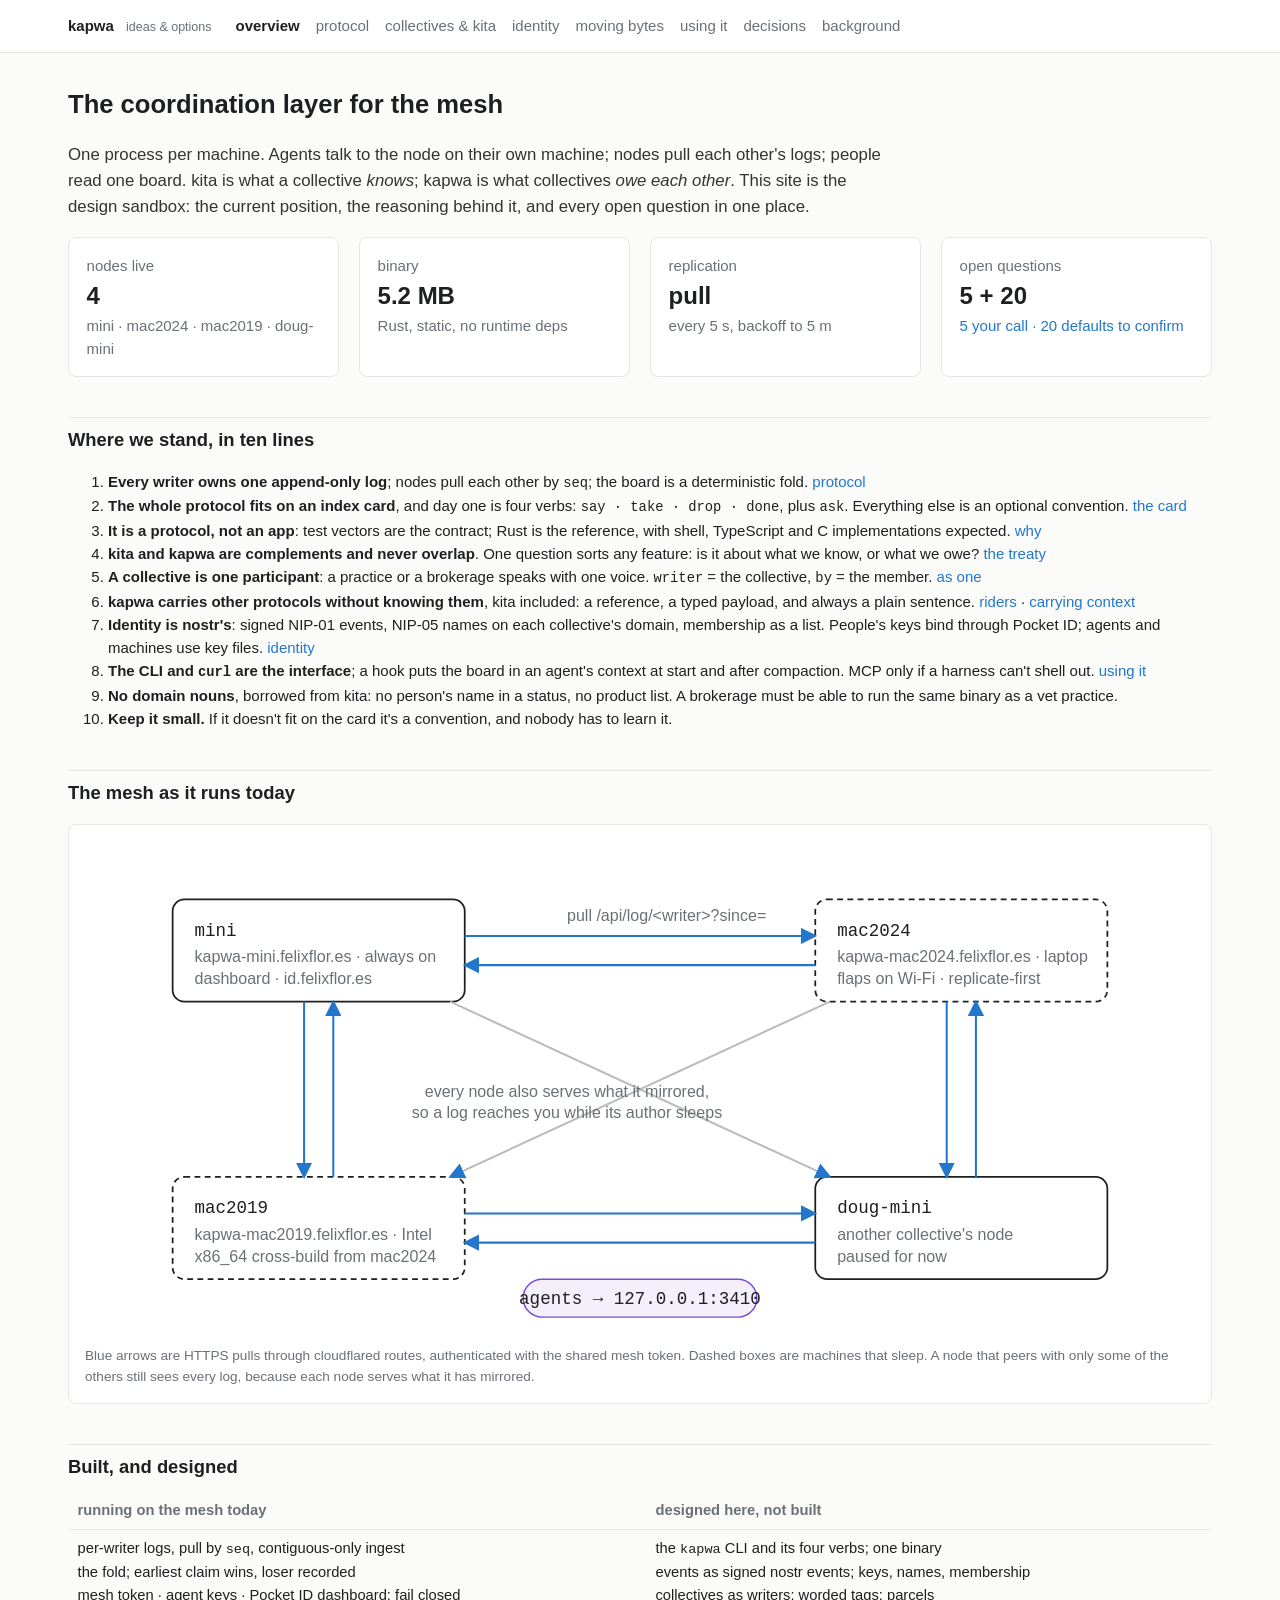
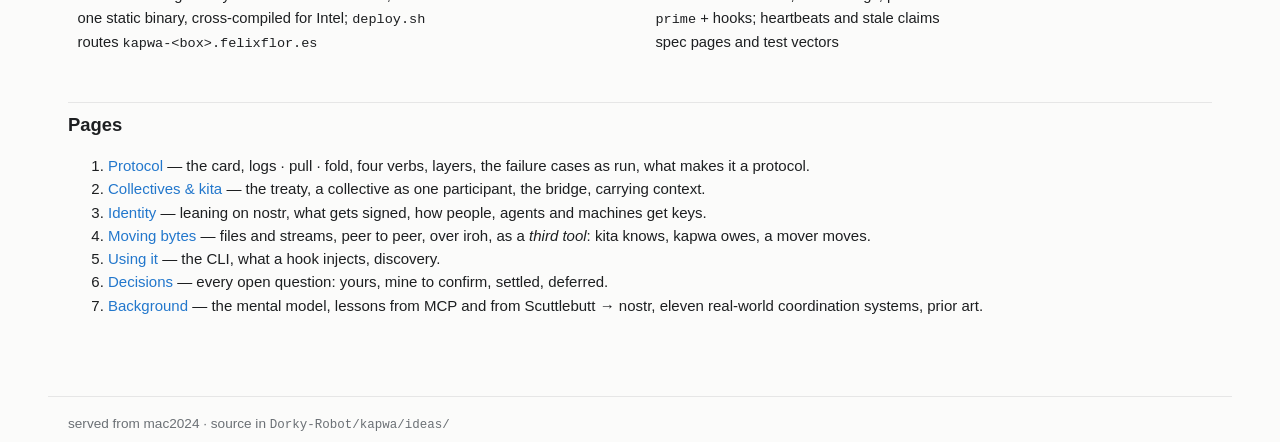
==== ideas/index.html @ cc795891 "ideas: the design site — protocol, collectives & kita, identity, moving bytes, using it, decisions, " ====
<!doctype html><html lang="en"><head><meta charset="utf-8"><meta name="viewport" content="width=device-width,initial-scale=1">
<title>kapwa · ideas</title><link rel="stylesheet" href="style.css"></head><body>
<header><div class="wrap"><span class="brand">kapwa <small>ideas &amp; options</small></span>
<nav><a class="on" href="index.html">overview</a><a href="protocol.html">protocol</a><a href="collectives.html">collectives &amp; kita</a><a href="identity.html">identity</a><a href="bytes.html">moving bytes</a><a href="using.html">using it</a><a href="decisions.html">decisions</a><a href="background.html">background</a></nav></div></header>
<main>
<h1>The coordination layer for the mesh</h1>
<p class="lede">One process per machine. Agents talk to the node on their own machine; nodes pull each other's logs; people read one board. kita is what a collective <i>knows</i>; kapwa is what collectives <i>owe each other</i>. This site is the design sandbox: the current position, the reasoning behind it, and every open question in one place.</p>

<div class="status">
  <div class="card"><div class="dim">nodes live</div><div class="big">4</div><div class="dim">mini · mac2024 · mac2019 · doug-mini</div></div>
  <div class="card"><div class="dim">binary</div><div class="big">5.2 MB</div><div class="dim">Rust, static, no runtime deps</div></div>
  <div class="card"><div class="dim">replication</div><div class="big">pull</div><div class="dim">every 5 s, backoff to 5 m</div></div>
  <div class="card"><div class="dim">open questions</div><div class="big">5 + 20</div><div class="dim"><a href="decisions.html">5 your call · 20 defaults to confirm</a></div></div>
</div>

<h2>Where we stand, in ten lines</h2>
<ol>
<li><b>Every writer owns one append-only log</b>; nodes pull each other by <code>seq</code>; the board is a deterministic fold. <a href="protocol.html">protocol</a></li>
<li><b>The whole protocol fits on an index card</b>, and day one is four verbs: <code>say · take · drop · done</code>, plus <code>ask</code>. Everything else is an optional convention. <a href="protocol.html#card">the card</a></li>
<li><b>It is a protocol, not an app</b>: test vectors are the contract; Rust is the reference, with shell, TypeScript and C implementations expected. <a href="protocol.html#protocol">why</a></li>
<li><b>kita and kapwa are complements and never overlap</b>. One question sorts any feature: is it about what we know, or what we owe? <a href="collectives.html#treaty">the treaty</a></li>
<li><b>A collective is one participant</b>: a practice or a brokerage speaks with one voice. <code>writer</code> = the collective, <code>by</code> = the member. <a href="collectives.html#asone">as one</a></li>
<li><b>kapwa carries other protocols without knowing them</b>, kita included: a reference, a typed payload, and always a plain sentence. <a href="protocol.html#riders">riders</a> · <a href="collectives.html#context">carrying context</a></li>
<li><b>Identity is nostr's</b>: signed NIP-01 events, NIP-05 names on each collective's domain, membership as a list. People's keys bind through Pocket ID; agents and machines use key files. <a href="identity.html">identity</a></li>
<li><b>The CLI and <code>curl</code> are the interface</b>; a hook puts the board in an agent's context at start and after compaction. MCP only if a harness can't shell out. <a href="using.html">using it</a></li>
<li><b>No domain nouns</b>, borrowed from kita: no person's name in a status, no product list. A brokerage must be able to run the same binary as a vet practice.</li>
<li><b>Keep it small.</b> If it doesn't fit on the card it's a convention, and nobody has to learn it.</li>
</ol>

<h2>The mesh as it runs today</h2>
<figure>
<svg viewBox="0 0 760 340" role="img" aria-label="mesh topology">
  <defs><marker id="ah" markerWidth="8" markerHeight="8" refX="7" refY="4" orient="auto"><path d="M0,0 L8,4 L0,8 z" fill="#27c"/></marker></defs>
  <!-- nodes -->
  <g><rect class="node" x="60" y="40" width="200" height="70" rx="8"/><text class="svgt" x="75" y="65">mini</text><text class="svgd" x="75" y="83">kapwa-mini.felixflor.es · always on</text><text class="svgd" x="75" y="98">dashboard · id.felixflor.es</text></g>
  <g><rect class="node laptop" x="500" y="40" width="200" height="70" rx="8"/><text class="svgt" x="515" y="65">mac2024</text><text class="svgd" x="515" y="83">kapwa-mac2024.felixflor.es · laptop</text><text class="svgd" x="515" y="98">flaps on Wi-Fi · replicate-first</text></g>
  <g><rect class="node laptop" x="60" y="230" width="200" height="70" rx="8"/><text class="svgt" x="75" y="255">mac2019</text><text class="svgd" x="75" y="273">kapwa-mac2019.felixflor.es · Intel</text><text class="svgd" x="75" y="288">x86_64 cross-build from mac2024</text></g>
  <g><rect class="node" x="500" y="230" width="200" height="70" rx="8"/><text class="svgt" x="515" y="255">doug-mini</text><text class="svgd" x="515" y="273">another collective's node</text><text class="svgd" x="515" y="288">paused for now</text></g>
  <!-- pulls (each direction) -->
  <path class="arrow" d="M260,65 L500,65"/><path class="arrow" d="M500,85 L260,85"/>
  <path class="arrow" d="M150,110 L150,230"/><path class="arrow" d="M170,230 L170,110"/>
  <path class="arrow" d="M590,110 L590,230"/><path class="arrow" d="M610,230 L610,110"/>
  <path class="arrow" d="M260,255 L500,255"/><path class="arrow" d="M500,275 L260,275"/>
  <path class="arrow dim" d="M250,110 L510,230"/><path class="arrow dim" d="M510,110 L250,230"/>
  <text class="svgd" x="330" y="55">pull /api/log/&lt;writer&gt;?since=</text>
  <text class="svgd" x="330" y="175" text-anchor="middle">every node also serves what it mirrored,</text>
  <text class="svgd" x="330" y="190" text-anchor="middle">so a log reaches you while its author sleeps</text>
  <!-- agents -->
  <rect class="pill" x="300" y="300" width="160" height="26" rx="13"/><text class="svgt" x="380" y="317" text-anchor="middle">agents → 127.0.0.1:3410</text>
</svg>
<figcaption>Blue arrows are HTTPS pulls through cloudflared routes, authenticated with the shared mesh token. Dashed boxes are machines that sleep. A node that peers with only some of the others still sees every log, because each node serves what it has mirrored.</figcaption>
</figure>



<h2>Built, and designed</h2>
<table>
<tr><th>running on the mesh today</th><th>designed here, not built</th></tr>
<tr><td>per-writer logs, pull by <code>seq</code>, contiguous-only ingest<br>the fold; earliest claim wins, loser recorded<br>mesh token · agent keys · Pocket ID dashboard; fail closed<br>one static binary, cross-compiled for Intel; <code>deploy.sh</code><br>routes <code>kapwa-&lt;box&gt;.felixflor.es</code></td>
<td>the <code>kapwa</code> CLI and its four verbs; one binary<br>events as signed nostr events; keys, names, membership<br>collectives as writers; worded tags; parcels<br><code>prime</code> + hooks; heartbeats and stale claims<br>spec pages and test vectors</td></tr>
</table>

<h2>Pages</h2>
<ol>
<li><a href="protocol.html">Protocol</a> — the card, logs · pull · fold, four verbs, layers, the failure cases as run, what makes it a protocol.</li>
<li><a href="collectives.html">Collectives &amp; kita</a> — the treaty, a collective as one participant, the bridge, carrying context.</li>
<li><a href="identity.html">Identity</a> — leaning on nostr, what gets signed, how people, agents and machines get keys.</li>
<li><a href="bytes.html">Moving bytes</a> — files and streams, peer to peer, over iroh, as a <i>third tool</i>: kita knows, kapwa owes, a mover moves.</li>
<li><a href="using.html">Using it</a> — the CLI, what a hook injects, discovery.</li>
<li><a href="decisions.html">Decisions</a> — every open question: yours, mine to confirm, settled, deferred.</li>
<li><a href="background.html">Background</a> — the mental model, lessons from MCP and from Scuttlebutt → nostr, eleven real-world coordination systems, prior art.</li>
</ol>
</main>
<footer>served from mac2024 · source in <code>Dorky-Robot/kapwa/ideas/</code></footer>
</body></html>
---- ideas/style.css ----
:root{--ink:#1d1f21;--dim:#6b7075;--line:#e6e6e6;--bg:#fbfbfa;--card:#fff;--ok:#2a7;--warn:#c90;--bad:#c33;--blue:#27c;--accent:#7a4bd6}
*{box-sizing:border-box}
body{margin:0;font:15px/1.55 -apple-system,BlinkMacSystemFont,"Inter",Helvetica,Arial,sans-serif;color:var(--ink);background:var(--bg)}
code,pre,kbd,.mono{font-family:ui-monospace,SFMono-Regular,Menlo,monospace;font-size:.92em}
a{color:var(--blue);text-decoration:none}a:hover{text-decoration:underline}
header{border-bottom:1px solid var(--line);background:#fff}
header .wrap{display:flex;gap:1.5rem;align-items:baseline;padding:.9rem 1.25rem;max-width:74rem;margin:0 auto}
header .brand{font-weight:600}header .brand small{color:var(--dim);font-weight:400;margin-left:.5rem}
header nav a{margin-right:1rem;color:var(--dim)}header nav a.on{color:var(--ink);font-weight:600}
main{max-width:74rem;margin:0 auto;padding:1.5rem 1.25rem 4rem}
h1{font-size:1.6rem;margin:.5rem 0 .25rem}h2{font-size:1.15rem;margin:2.5rem 0 .6rem;padding-top:.5rem;border-top:1px solid var(--line)}
h3{font-size:1rem;margin:1.25rem 0 .4rem}
p.lede{font-size:1.05rem;color:#333;max-width:52rem}
.dim{color:var(--dim)}
.grid{display:grid;gap:1rem}.g2{grid-template-columns:repeat(auto-fit,minmax(20rem,1fr))}.g3{grid-template-columns:repeat(auto-fit,minmax(16rem,1fr))}
.card{background:var(--card);border:1px solid var(--line);border-radius:8px;padding:1rem 1.1rem}
.card h3{margin-top:0}
.card.lean{border-color:var(--accent);box-shadow:0 0 0 2px #7a4bd622}
.tag{display:inline-block;font-size:.72rem;padding:.1rem .45rem;border-radius:999px;border:1px solid var(--line);color:var(--dim);margin-left:.4rem;vertical-align:middle}
.tag.steal{border-color:var(--ok);color:var(--ok)}.tag.skip{border-color:var(--bad);color:var(--bad)}.tag.lean{border-color:var(--accent);color:var(--accent)}
.tag.done{border-color:var(--ok);color:var(--ok)}.tag.next{border-color:var(--blue);color:var(--blue)}.tag.open{border-color:var(--warn);color:var(--warn)}
pre{background:#161819;color:#e8e8e8;padding:.9rem 1rem;border-radius:8px;overflow:auto;line-height:1.5;font-size:.82rem;white-space:pre-wrap;overflow-wrap:anywhere;tab-size:2}
pre .c{color:#8a8f94}pre .g{color:#7ec699}pre .y{color:#e5c07b}pre .r{color:#e06c75}pre .b{color:#61afef}pre .p{color:#c678dd}
table{border-collapse:collapse;width:100%;font-size:.92rem}th,td{text-align:left;padding:.45rem .6rem;border-top:1px solid var(--line);vertical-align:top}th{color:var(--dim);font-weight:600;border-top:0}
.pros,.cons{margin:.4rem 0 0;padding-left:1.1rem;font-size:.9rem}.pros li::marker{color:var(--ok)}.cons li::marker{color:var(--bad)}
.q{background:#fff8e6;border:1px solid #f1dfa5;border-radius:8px;padding:.8rem 1rem;margin:1rem 0}
.q b{color:#8a6100}
figure{margin:1rem 0;background:#fff;border:1px solid var(--line);border-radius:8px;padding:1rem}
figcaption{color:var(--dim);font-size:.85rem;margin-top:.5rem}
svg{max-width:100%;height:auto;display:block}
.svgt{font:12px ui-monospace,Menlo,monospace;fill:#1d1f21}.svgd{font:11px -apple-system,Helvetica,sans-serif;fill:#6b7075}
.node{fill:#fff;stroke:#1d1f21;stroke-width:1.2}.node.laptop{stroke-dasharray:4 3}
.arrow{stroke:#27c;stroke-width:1.4;fill:none;marker-end:url(#ah)}.arrow.dim{stroke:#bbb}
.pill{fill:#f3f0fb;stroke:#7a4bd6}
.kv{display:grid;grid-template-columns:max-content 1fr;gap:.25rem 1rem;font-size:.92rem}.kv dt{color:var(--dim)}.kv dd{margin:0}
.status{display:flex;gap:1.25rem;flex-wrap:wrap;margin:1rem 0}
.status .card{flex:1;min-width:12rem}
.big{font-size:1.5rem;font-weight:600}
footer{max-width:74rem;margin:0 auto;padding:1rem 1.25rem;color:var(--dim);font-size:.85rem;border-top:1px solid var(--line)}
.side{display:grid;grid-template-columns:repeat(auto-fit,minmax(18rem,1fr));gap:1rem;align-items:start}
.pick{font-size:.85rem;color:var(--accent);margin-top:.5rem}
details{margin:.5rem 0}summary{cursor:pointer;color:var(--blue)}

/* phones: nothing scrolls sideways except wide tables */
@media (max-width:640px){
  body{font-size:15px}main{padding:1rem .9rem 3rem}
  header .wrap{flex-direction:column;gap:.35rem;padding:.7rem .9rem}
  header nav{display:flex;flex-wrap:wrap;gap:.15rem .9rem}header nav a{margin-right:0}
  h1{font-size:1.35rem}pre{font-size:.76rem;padding:.75rem .8rem}
  table{display:block;overflow-x:auto;-webkit-overflow-scrolling:touch}
  .kv{grid-template-columns:1fr}.kv dt{margin-top:.4rem}
  .status .card{min-width:45%}
  .grid.g2,.grid.g3,.side{grid-template-columns:1fr}
}
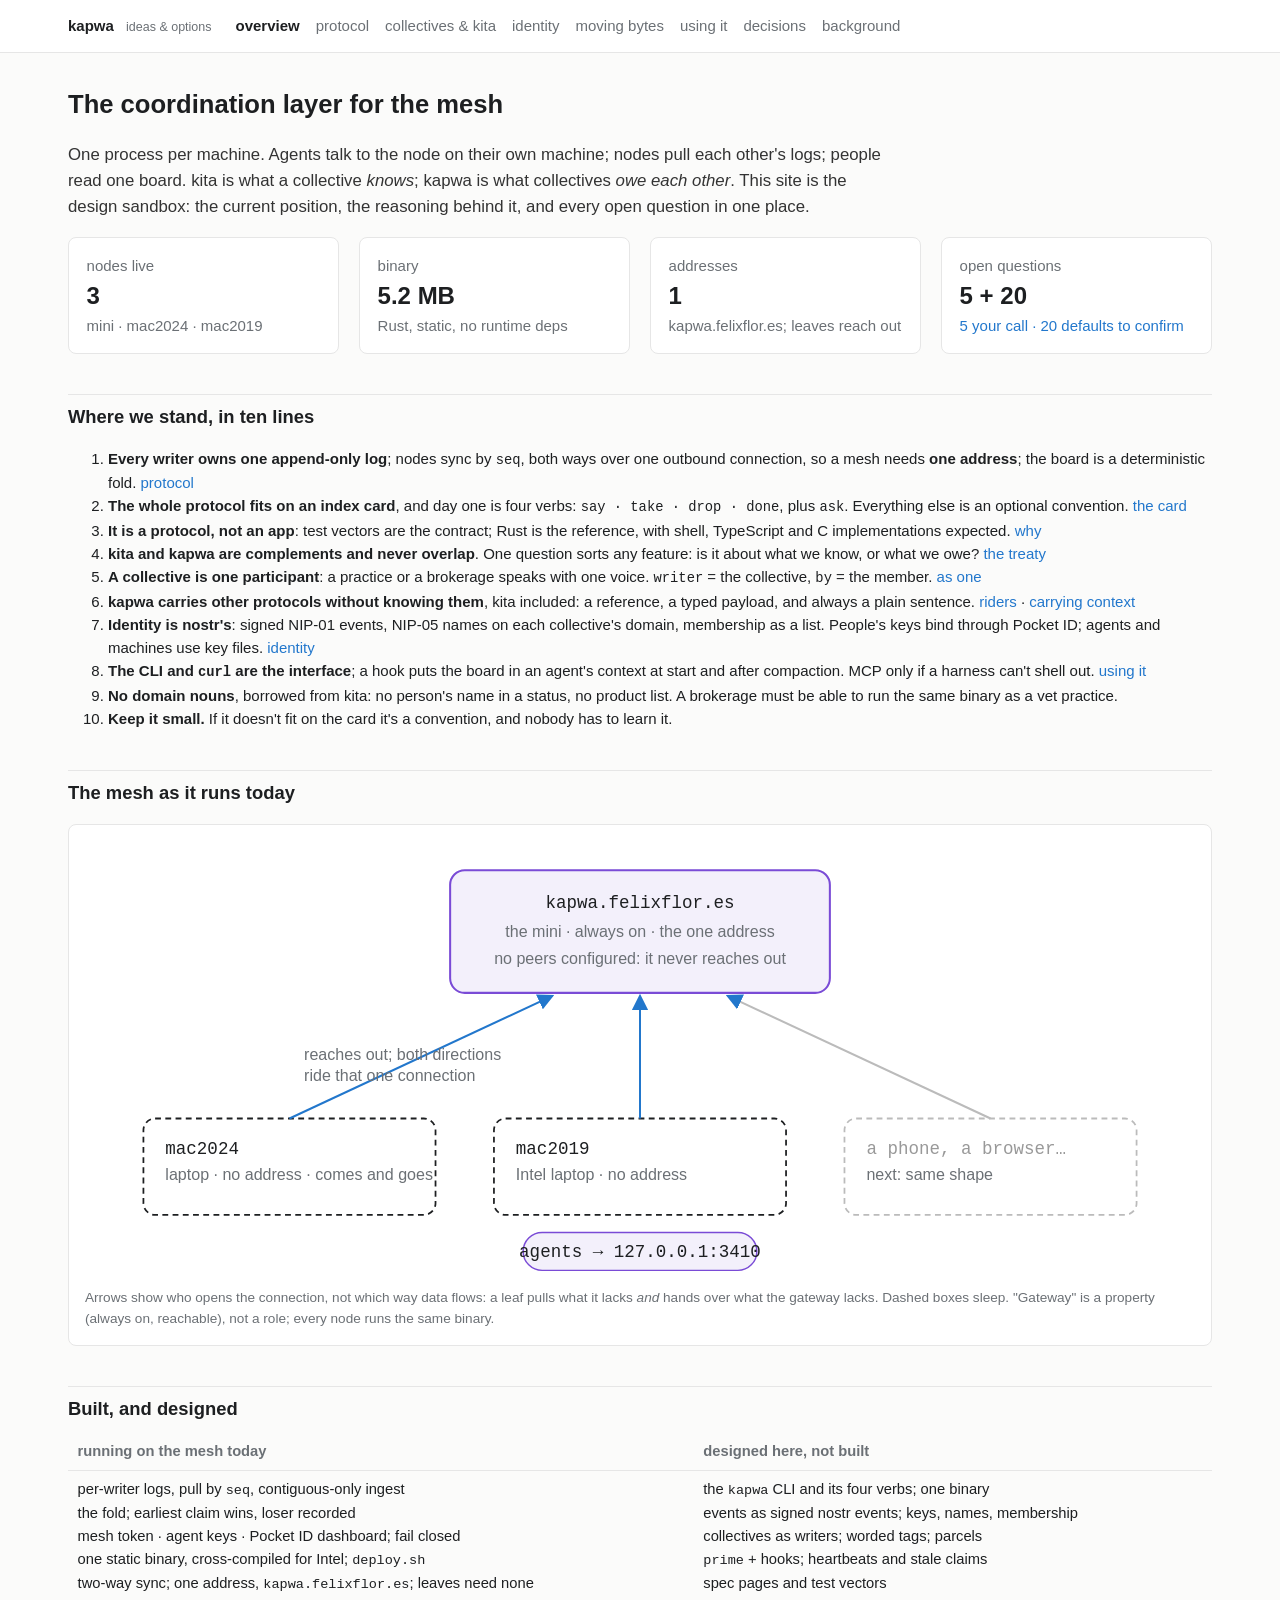
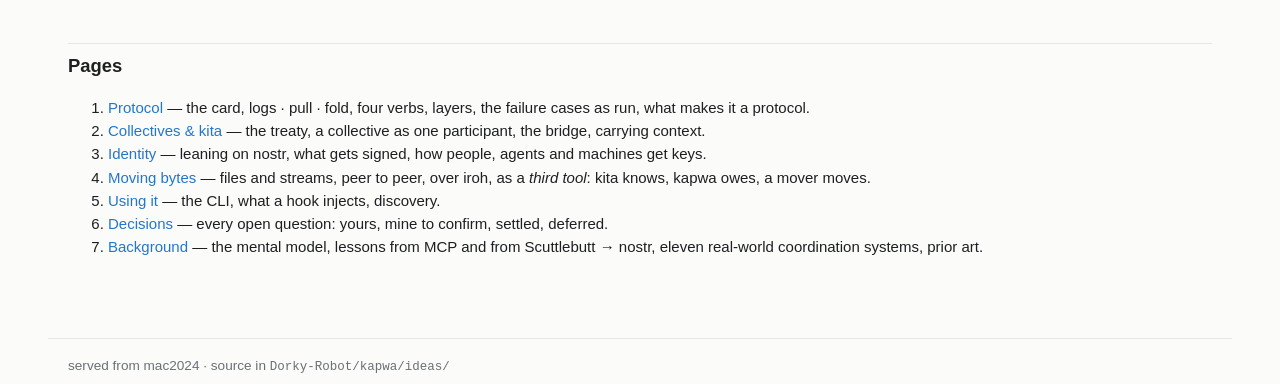
==== commit dca8a1de: "ideas: one address per collective; the map, the nodes section and the register reflect two-way sync " ====
--- a/ideas/index.html
+++ b/ideas/index.html
@@ -7,15 +7,15 @@
 <p class="lede">One process per machine. Agents talk to the node on their own machine; nodes pull each other's logs; people read one board. kita is what a collective <i>knows</i>; kapwa is what collectives <i>owe each other</i>. This site is the design sandbox: the current position, the reasoning behind it, and every open question in one place.</p>
 
 <div class="status">
-  <div class="card"><div class="dim">nodes live</div><div class="big">4</div><div class="dim">mini · mac2024 · mac2019 · doug-mini</div></div>
+  <div class="card"><div class="dim">nodes live</div><div class="big">3</div><div class="dim">mini · mac2024 · mac2019</div></div>
   <div class="card"><div class="dim">binary</div><div class="big">5.2 MB</div><div class="dim">Rust, static, no runtime deps</div></div>
-  <div class="card"><div class="dim">replication</div><div class="big">pull</div><div class="dim">every 5 s, backoff to 5 m</div></div>
+  <div class="card"><div class="dim">addresses</div><div class="big">1</div><div class="dim">kapwa.felixflor.es; leaves reach out</div></div>
   <div class="card"><div class="dim">open questions</div><div class="big">5 + 20</div><div class="dim"><a href="decisions.html">5 your call · 20 defaults to confirm</a></div></div>
 </div>
 
 <h2>Where we stand, in ten lines</h2>
 <ol>
-<li><b>Every writer owns one append-only log</b>; nodes pull each other by <code>seq</code>; the board is a deterministic fold. <a href="protocol.html">protocol</a></li>
+<li><b>Every writer owns one append-only log</b>; nodes sync by <code>seq</code>, both ways over one outbound connection, so a mesh needs <b>one address</b>; the board is a deterministic fold. <a href="protocol.html">protocol</a></li>
 <li><b>The whole protocol fits on an index card</b>, and day one is four verbs: <code>say · take · drop · done</code>, plus <code>ask</code>. Everything else is an optional convention. <a href="protocol.html#card">the card</a></li>
 <li><b>It is a protocol, not an app</b>: test vectors are the contract; Rust is the reference, with shell, TypeScript and C implementations expected. <a href="protocol.html#protocol">why</a></li>
 <li><b>kita and kapwa are complements and never overlap</b>. One question sorts any feature: is it about what we know, or what we owe? <a href="collectives.html#treaty">the treaty</a></li>
@@ -29,34 +29,26 @@
 
 <h2>The mesh as it runs today</h2>
 <figure>
-<svg viewBox="0 0 760 340" role="img" aria-label="mesh topology">
+<svg viewBox="0 0 760 300" role="img" aria-label="mesh topology">
   <defs><marker id="ah" markerWidth="8" markerHeight="8" refX="7" refY="4" orient="auto"><path d="M0,0 L8,4 L0,8 z" fill="#27c"/></marker></defs>
-  <!-- nodes -->
-  <g><rect class="node" x="60" y="40" width="200" height="70" rx="8"/><text class="svgt" x="75" y="65">mini</text><text class="svgd" x="75" y="83">kapwa-mini.felixflor.es · always on</text><text class="svgd" x="75" y="98">dashboard · id.felixflor.es</text></g>
-  <g><rect class="node laptop" x="500" y="40" width="200" height="70" rx="8"/><text class="svgt" x="515" y="65">mac2024</text><text class="svgd" x="515" y="83">kapwa-mac2024.felixflor.es · laptop</text><text class="svgd" x="515" y="98">flaps on Wi-Fi · replicate-first</text></g>
-  <g><rect class="node laptop" x="60" y="230" width="200" height="70" rx="8"/><text class="svgt" x="75" y="255">mac2019</text><text class="svgd" x="75" y="273">kapwa-mac2019.felixflor.es · Intel</text><text class="svgd" x="75" y="288">x86_64 cross-build from mac2024</text></g>
-  <g><rect class="node" x="500" y="230" width="200" height="70" rx="8"/><text class="svgt" x="515" y="255">doug-mini</text><text class="svgd" x="515" y="273">another collective's node</text><text class="svgd" x="515" y="288">paused for now</text></g>
-  <!-- pulls (each direction) -->
-  <path class="arrow" d="M260,65 L500,65"/><path class="arrow" d="M500,85 L260,85"/>
-  <path class="arrow" d="M150,110 L150,230"/><path class="arrow" d="M170,230 L170,110"/>
-  <path class="arrow" d="M590,110 L590,230"/><path class="arrow" d="M610,230 L610,110"/>
-  <path class="arrow" d="M260,255 L500,255"/><path class="arrow" d="M500,275 L260,275"/>
-  <path class="arrow dim" d="M250,110 L510,230"/><path class="arrow dim" d="M510,110 L250,230"/>
-  <text class="svgd" x="330" y="55">pull /api/log/&lt;writer&gt;?since=</text>
-  <text class="svgd" x="330" y="175" text-anchor="middle">every node also serves what it mirrored,</text>
-  <text class="svgd" x="330" y="190" text-anchor="middle">so a log reaches you while its author sleeps</text>
-  <!-- agents -->
-  <rect class="pill" x="300" y="300" width="160" height="26" rx="13"/><text class="svgt" x="380" y="317" text-anchor="middle">agents → 127.0.0.1:3410</text>
+  <rect x="250" y="20" width="260" height="84" rx="10" fill="#f3f0fb" stroke="#7a4bd6" stroke-width="1.4"/>
+  <text class="svgt" x="380" y="46" text-anchor="middle" font-weight="600">kapwa.felixflor.es</text>
+  <text class="svgd" x="380" y="66" text-anchor="middle">the mini · always on · the one address</text>
+  <text class="svgd" x="380" y="84" text-anchor="middle">no peers configured: it never reaches out</text>
+  <g><rect class="node laptop" x="40" y="190" width="200" height="66" rx="8"/><text class="svgt" x="55" y="214">mac2024</text><text class="svgd" x="55" y="232">laptop · no address · comes and goes</text></g>
+  <g><rect class="node laptop" x="280" y="190" width="200" height="66" rx="8"/><text class="svgt" x="295" y="214">mac2019</text><text class="svgd" x="295" y="232">Intel laptop · no address</text></g>
+  <g><rect class="node laptop" x="520" y="190" width="200" height="66" rx="8" style="stroke:#bbb"/><text class="svgt" x="535" y="214" style="fill:#999">a phone, a browser…</text><text class="svgd" x="535" y="232">next: same shape</text></g>
+  <path class="arrow" d="M140,190 L320,106"/><path class="arrow" d="M380,190 L380,106"/><path class="arrow dim" d="M620,190 L440,106"/>
+  <text class="svgd" x="150" y="150">reaches out; both directions</text><text class="svgd" x="150" y="164">ride that one connection</text>
+  <rect class="pill" x="300" y="268" width="160" height="26" rx="13"/><text class="svgt" x="380" y="285" text-anchor="middle">agents → 127.0.0.1:3410</text>
 </svg>
-<figcaption>Blue arrows are HTTPS pulls through cloudflared routes, authenticated with the shared mesh token. Dashed boxes are machines that sleep. A node that peers with only some of the others still sees every log, because each node serves what it has mirrored.</figcaption>
+<figcaption>Arrows show who opens the connection, not which way data flows: a leaf pulls what it lacks <i>and</i> hands over what the gateway lacks. Dashed boxes sleep. "Gateway" is a property (always on, reachable), not a role; every node runs the same binary.</figcaption>
 </figure>
-
-
 
 <h2>Built, and designed</h2>
 <table>
 <tr><th>running on the mesh today</th><th>designed here, not built</th></tr>
-<tr><td>per-writer logs, pull by <code>seq</code>, contiguous-only ingest<br>the fold; earliest claim wins, loser recorded<br>mesh token · agent keys · Pocket ID dashboard; fail closed<br>one static binary, cross-compiled for Intel; <code>deploy.sh</code><br>routes <code>kapwa-&lt;box&gt;.felixflor.es</code></td>
+<tr><td>per-writer logs, pull by <code>seq</code>, contiguous-only ingest<br>the fold; earliest claim wins, loser recorded<br>mesh token · agent keys · Pocket ID dashboard; fail closed<br>one static binary, cross-compiled for Intel; <code>deploy.sh</code><br>two-way sync; one address, <code>kapwa.felixflor.es</code>; leaves need none</td>
 <td>the <code>kapwa</code> CLI and its four verbs; one binary<br>events as signed nostr events; keys, names, membership<br>collectives as writers; worded tags; parcels<br><code>prime</code> + hooks; heartbeats and stale claims<br>spec pages and test vectors</td></tr>
 </table>
 
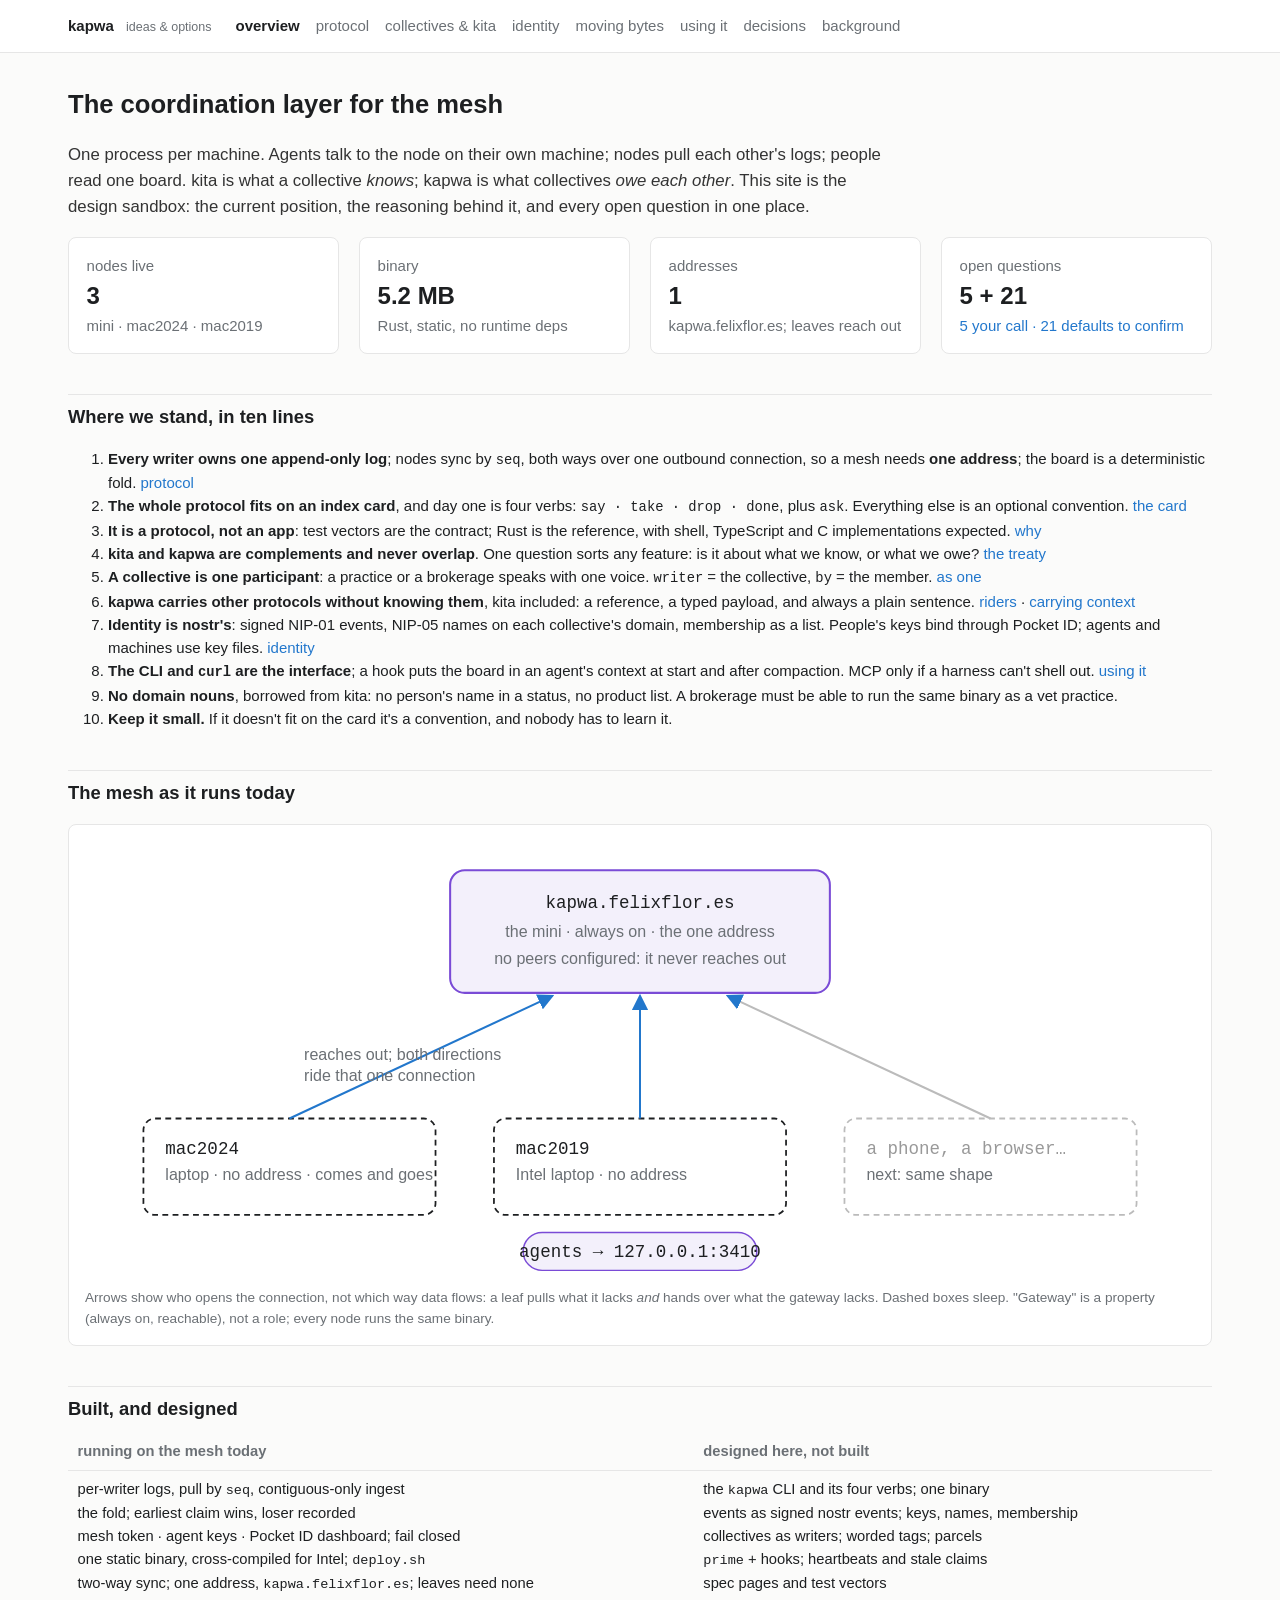
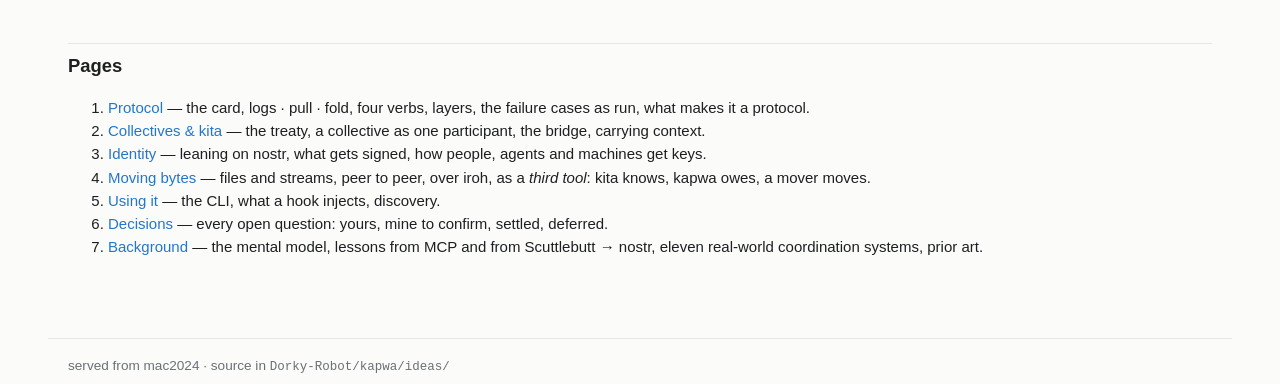
==== commit a9718958: "ideas: topics, not channels (D21) A channel bundles four jobs: attention, audience, visibility, a pl" ====
--- a/ideas/index.html
+++ b/ideas/index.html
@@ -10,7 +10,7 @@
   <div class="card"><div class="dim">nodes live</div><div class="big">3</div><div class="dim">mini · mac2024 · mac2019</div></div>
   <div class="card"><div class="dim">binary</div><div class="big">5.2 MB</div><div class="dim">Rust, static, no runtime deps</div></div>
   <div class="card"><div class="dim">addresses</div><div class="big">1</div><div class="dim">kapwa.felixflor.es; leaves reach out</div></div>
-  <div class="card"><div class="dim">open questions</div><div class="big">5 + 20</div><div class="dim"><a href="decisions.html">5 your call · 20 defaults to confirm</a></div></div>
+  <div class="card"><div class="dim">open questions</div><div class="big">5 + 21</div><div class="dim"><a href="decisions.html">5 your call · 21 defaults to confirm</a></div></div>
 </div>
 
 <h2>Where we stand, in ten lines</h2>
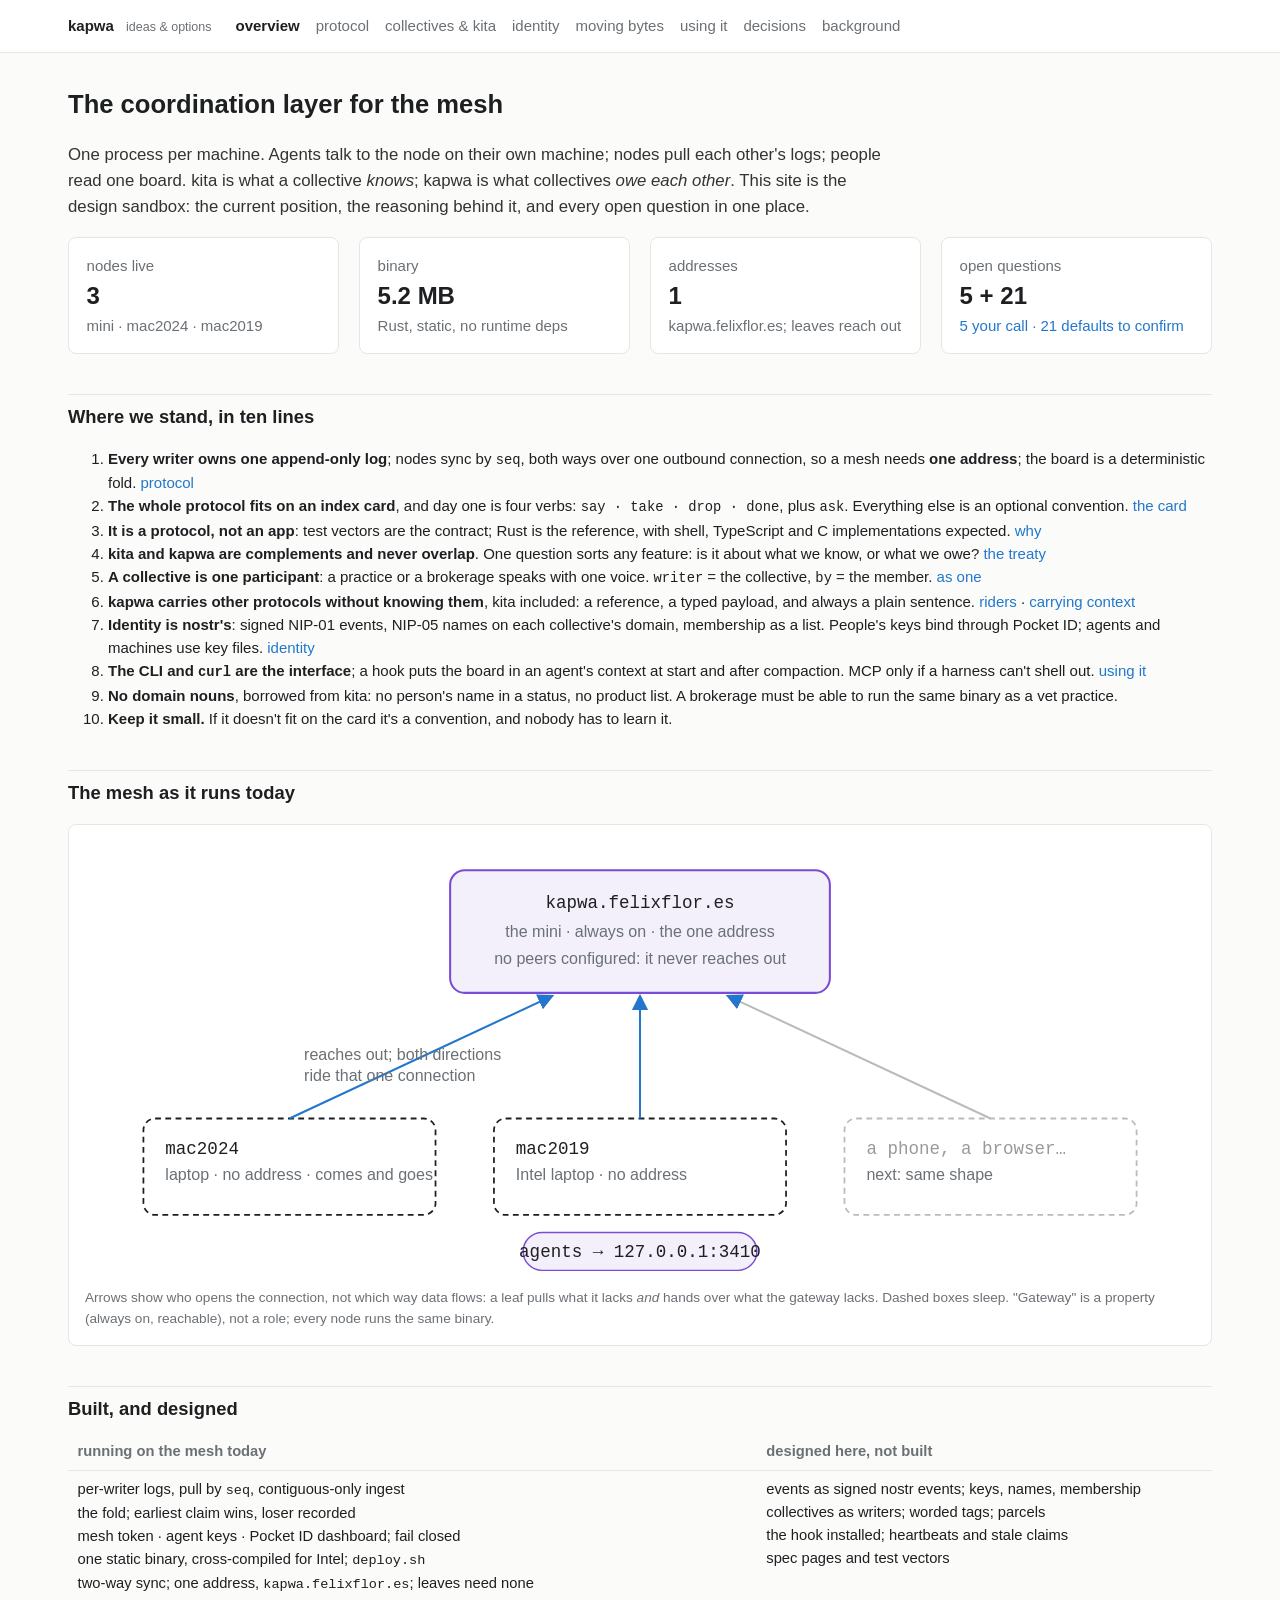
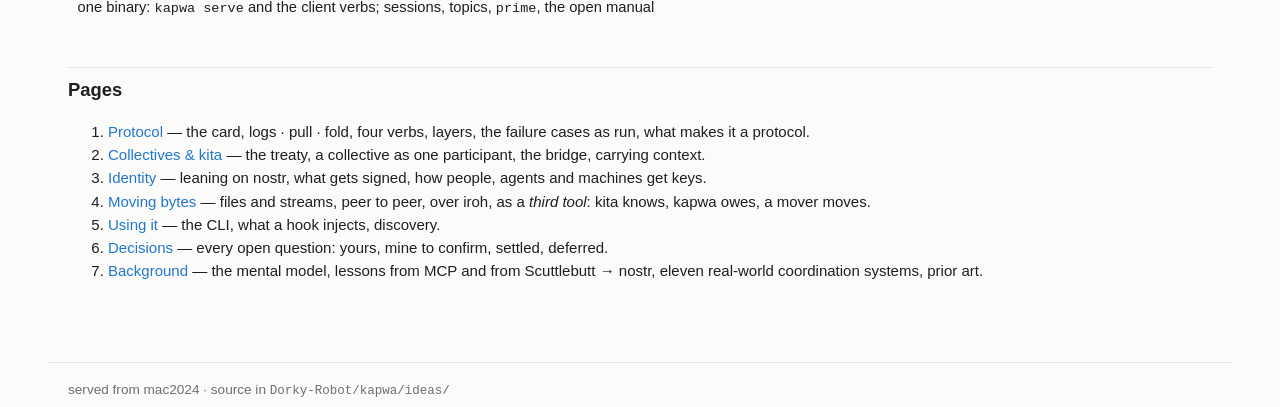
==== commit a4a478ff: "ideas: the readiness scorecard, a day later; mark what is built in the register Co-Authored-By: Clau" ====
--- a/ideas/index.html
+++ b/ideas/index.html
@@ -48,8 +48,8 @@
 <h2>Built, and designed</h2>
 <table>
 <tr><th>running on the mesh today</th><th>designed here, not built</th></tr>
-<tr><td>per-writer logs, pull by <code>seq</code>, contiguous-only ingest<br>the fold; earliest claim wins, loser recorded<br>mesh token · agent keys · Pocket ID dashboard; fail closed<br>one static binary, cross-compiled for Intel; <code>deploy.sh</code><br>two-way sync; one address, <code>kapwa.felixflor.es</code>; leaves need none</td>
-<td>the <code>kapwa</code> CLI and its four verbs; one binary<br>events as signed nostr events; keys, names, membership<br>collectives as writers; worded tags; parcels<br><code>prime</code> + hooks; heartbeats and stale claims<br>spec pages and test vectors</td></tr>
+<tr><td>per-writer logs, pull by <code>seq</code>, contiguous-only ingest<br>the fold; earliest claim wins, loser recorded<br>mesh token · agent keys · Pocket ID dashboard; fail closed<br>one static binary, cross-compiled for Intel; <code>deploy.sh</code><br>two-way sync; one address, <code>kapwa.felixflor.es</code>; leaves need none<br>one binary: <code>kapwa serve</code> and the client verbs; sessions, topics, <code>prime</code>, the open manual</td>
+<td>events as signed nostr events; keys, names, membership<br>collectives as writers; worded tags; parcels<br>the hook installed; heartbeats and stale claims<br>spec pages and test vectors</td></tr>
 </table>
 
 <h2>Pages</h2>
